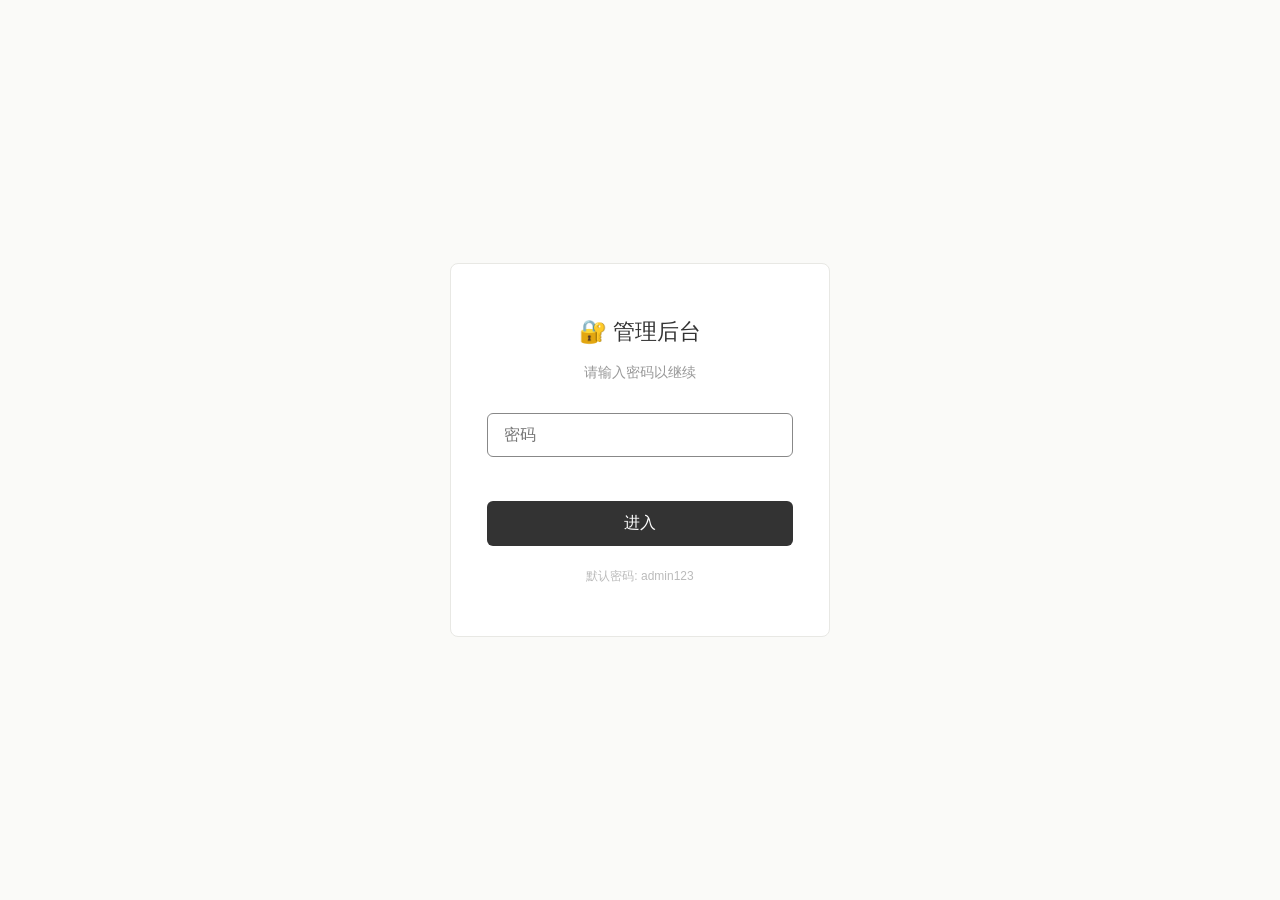
==== admin.html @ 655c742b "添加在线编辑功能：密码保护管理后台 + 动态文章系统" ====
﻿<!DOCTYPE html>
<html lang="zh-CN">
<head>
  <meta charset="UTF-8">
  <meta name="viewport" content="width=device-width, initial-scale=1.0">
  <title>管理后台 — 我的小站</title>
  <style>
    *,*::before,*::after{box-sizing:border-box;margin:0;padding:0}
    body{
      font-family:-apple-system,BlinkMacSystemFont,"Segoe UI","Noto Sans SC","PingFang SC","Microsoft YaHei",sans-serif;
      color:#333;background:#fafaf8;line-height:1.8;font-size:16px;
    }
    .container{max-width:780px;margin:0 auto;padding:0 20px}

    /* Login */
    .login-wrap{
      display:flex;align-items:center;justify-content:center;
      min-height:100vh;
    }
    .login-box{
      background:#fff;border:1px solid #e8e8e4;border-radius:8px;
      padding:48px 36px;width:100%;max-width:380px;text-align:center;
    }
    .login-box h1{font-weight:400;font-size:1.4rem;margin-bottom:8px}
    .login-box .sub{color:#999;font-size:.85rem;margin-bottom:28px}
    .login-box input[type=password]{
      width:100%;padding:12px 16px;border:1px solid #ddd;border-radius:6px;
      font-size:1rem;outline:none;transition:border-color .2s;
    }
    .login-box input[type=password]:focus{border-color:#888}
    .login-box .err{color:#c0392b;font-size:.8rem;margin-top:8px;min-height:20px}
    .login-box button{
      width:100%;padding:12px;margin-top:16px;
      background:#333;color:#fff;border:none;border-radius:6px;
      font-size:1rem;cursor:pointer;transition:background .2s;
    }
    .login-box button:hover{background:#555}
    .login-box .hint{color:#bbb;font-size:.75rem;margin-top:20px}

    /* Header */
    .admin-header{
      display:flex;align-items:center;justify-content:space-between;
      padding:20px 0;border-bottom:1px solid #e8e8e4;margin-bottom:32px;
    }
    .admin-header h1{font-weight:400;font-size:1.2rem}
    .admin-header a{color:#999;text-decoration:none;font-size:.85rem}
    .admin-header a:hover{color:#333}

    /* Dashboard */
    .toolbar{display:flex;gap:12px;margin-bottom:24px}
    .btn{
      padding:10px 20px;border-radius:6px;font-size:.9rem;
      cursor:pointer;border:none;transition:all .2s;text-decoration:none;display:inline-block;
    }
    .btn-primary{background:#333;color:#fff}
    .btn-primary:hover{background:#555}
    .btn-outline{background:#fff;color:#666;border:1px solid #ddd}
    .btn-outline:hover{background:#f5f5f5}
    .btn-danger{background:#c0392b;color:#fff}
    .btn-danger:hover{background:#e74c3c}
    .btn-sm{padding:6px 14px;font-size:.8rem}

    .article-table{width:100%;border-collapse:collapse}
    .article-table th,.article-table td{
      text-align:left;padding:14px 12px;border-bottom:1px solid #eee;
    }
    .article-table th{color:#999;font-weight:400;font-size:.8rem}
    .article-table td{font-size:.9rem}
    .article-table .actions{display:flex;gap:8px}
    .empty-hint{text-align:center;color:#ccc;padding:60px 0}

    /* Editor */
    .editor-back{display:inline-flex;align-items:center;gap:6px;color:#999;text-decoration:none;font-size:.9rem;margin-bottom:20px}
    .editor-back:hover{color:#333}
    .editor-field{margin-bottom:16px}
    .editor-field label{display:block;color:#999;font-size:.8rem;margin-bottom:4px}
    .editor-field input[type=text]{
      width:100%;padding:10px 14px;border:1px solid #ddd;border-radius:6px;
      font-size:1rem;outline:none;transition:border-color .2s;
    }
    .editor-field input[type=text]:focus{border-color:#888}

    .editor-toolbar{
      display:flex;flex-wrap:wrap;gap:4px;padding:10px 12px;
      background:#fff;border:1px solid #ddd;border-bottom:none;border-radius:6px 6px 0 0;
    }
    .editor-toolbar button{
      padding:6px 12px;border:1px solid transparent;border-radius:4px;
      background:transparent;cursor:pointer;font-size:.85rem;color:#666;transition:all .15s;
    }
    .editor-toolbar button:hover{background:#f0f0f0;color:#333}
    .editor-toolbar button:active{background:#e0e0e0}
    .editor-toolbar .sep{width:1px;background:#e0e0e0;margin:2px 4px}

    .editor-area{
      min-height:400px;padding:16px;border:1px solid #ddd;border-top:none;
      border-radius:0 0 6px 6px;background:#fff;outline:none;
      font-size:1rem;line-height:2;color:#444;
    }
    .editor-area:focus{border-color:#888}
    .editor-area img{max-width:100%;height:auto;border-radius:4px;margin:12px 0}
    .editor-area h2{font-size:1.3rem;font-weight:500;margin:24px 0 8px}
    .editor-area h3{font-size:1.1rem;font-weight:500;margin:20px 0 6px}
    .editor-area blockquote{border-left:3px solid #ddd;padding-left:16px;color:#888;margin:16px 0}
    .editor-area p{margin-bottom:12px}

    .editor-actions{display:flex;gap:10px;margin-top:16px}

    /* Change pwd */
    .change-pwd{margin-top:40px;padding:20px;background:#fff;border:1px solid #e8e8e4;border-radius:6px}
    .change-pwd h3{font-weight:400;font-size:1rem;margin-bottom:12px}
    .change-pwd .row{display:flex;gap:10px;align-items:flex-start}
    .change-pwd input[type=password]{
      flex:1;padding:10px 12px;border:1px solid #ddd;border-radius:6px;font-size:.9rem;outline:none;
    }
    .change-pwd input[type=password]:focus{border-color:#888}
    .msg{font-size:.8rem;margin-top:8px;min-height:20px}
    .msg-ok{color:#27ae60}
    .msg-err{color:#c0392b}

    .hidden{display:none!important}
    footer{text-align:center;padding:50px 0 40px;color:#ccc;font-size:.8rem}
  </style>
</head>
<body>

<!-- ===== 登录界面 ===== -->
<div id="loginPage" class="login-wrap">
  <div class="login-box">
    <h1>🔐 管理后台</h1>
    <p class="sub">请输入密码以继续</p>
    <input type="password" id="pwdInput" placeholder="密码" autofocus>
    <div class="err" id="loginErr"></div>
    <button onclick="doLogin()">进入</button>
    <p class="hint">默认密码: admin123</p>
  </div>
</div>

<!-- ===== 仪表盘 ===== -->
<div id="dashboard" class="container hidden">
  <div class="admin-header">
    <h1>📋 文章管理</h1>
    <div>
      <a href="#" onclick="showChangePwd()">修改密码</a> &nbsp;
      <a href="#" onclick="doLogout()">退出</a>
    </div>
  </div>

  <div class="toolbar">
    <button class="btn btn-primary" onclick="newArticle()">+ 新建文章</button>
    <button class="btn btn-outline" onclick="exportAll()">导出备份</button>
    <button class="btn btn-outline" onclick="document.getElementById('importFile').click()">导入备份</button>
    <input type="file" id="importFile" accept=".json" class="hidden" onchange="importAll(event)">
  </div>

  <table class="article-table" id="articleTable">
    <thead><tr><th>标题</th><th>日期</th><th>摘要</th><th style="width:120px">操作</th></tr></thead>
    <tbody id="articleTbody"></tbody>
  </table>
  <div class="empty-hint" id="emptyHint">还没有文章，点击「新建文章」开始写作</div>

  <!-- 修改密码 -->
  <div id="changePwdBox" class="change-pwd hidden">
    <h3>修改密码</h3>
    <div class="row">
      <input type="password" id="oldPwd" placeholder="旧密码">
      <input type="password" id="newPwd" placeholder="新密码">
      <input type="password" id="newPwd2" placeholder="确认新密码">
      <button class="btn btn-primary btn-sm" onclick="changePassword()">保存</button>
    </div>
    <div class="msg" id="pwdMsg"></div>
  </div>

  <footer><p>© 2026 我的小站 · 管理后台</p></footer>
</div>

<!-- ===== 编辑器 ===== -->
<div id="editorPage" class="container hidden">
  <a href="#" class="editor-back" onclick="backToList()">← 返回文章列表</a>
  <div class="editor-field">
    <label>标题</label>
    <input type="text" id="editTitle" placeholder="文章标题">
  </div>
  <div class="editor-toolbar">
    <button onclick="execCmd('bold')" title="加粗"><b>B</b></button>
    <button onclick="execCmd('italic')" title="斜体"><i>I</i></button>
    <button onclick="execCmd('underline')" title="下划线"><u>U</u></button>
    <span class="sep"></span>
    <button onclick="execCmd('formatBlock','<h2>')" title="大标题">H2</button>
    <button onclick="execCmd('formatBlock','<h3>')" title="小标题">H3</button>
    <button onclick="execCmd('formatBlock','<p>')" title="正文">P</button>
    <span class="sep"></span>
    <button onclick="execCmd('insertUnorderedList')" title="无序列表">• 列表</button>
    <button onclick="execCmd('insertOrderedList')" title="有序列表">1. 列表</button>
    <button onclick="execCmd('formatBlock','<blockquote>')" title="引用">❝ 引用</button>
    <span class="sep"></span>
    <button onclick="insertImage()" title="插入图片">🖼 图片</button>
  </div>
  <div class="editor-area" id="editorArea" contenteditable="true"></div>
  <input type="file" id="imageFileInput" accept="image/*" class="hidden" onchange="handleImageFile(event)">
  <div class="editor-actions">
    <button class="btn btn-primary" id="saveBtn" onclick="saveArticle()">保存文章</button>
    <button class="btn btn-outline" onclick="backToList()">取消</button>
  </div>
  <footer><p>© 2026 我的小站 · 管理后台</p></footer>
</div>

<script>
// ===== IndexedDB =====
const DB_NAME = 'MySiteDB';
const DB_VERSION = 1;
let db;

function openDB() {
  return new Promise((resolve, reject) => {
    const req = indexedDB.open(DB_NAME, DB_VERSION);
    req.onupgradeneeded = (e) => {
      const d = e.target.result;
      if (!d.objectStoreNames.contains('articles')) {
        d.createObjectStore('articles', { keyPath: 'id' });
      }
      if (!d.objectStoreNames.contains('config')) {
        d.createObjectStore('config', { keyPath: 'key' });
      }
    };
    req.onsuccess = (e) => { db = e.target.result; resolve(db); };
    req.onerror = (e) => reject(e.target.error);
  });
}

function dbPut(storeName, data) {
  return new Promise((resolve, reject) => {
    const tx = db.transaction(storeName, 'readwrite');
    tx.objectStore(storeName).put(data);
    tx.oncomplete = resolve;
    tx.onerror = (e) => reject(e.target.error);
  });
}

function dbGet(storeName, key) {
  return new Promise((resolve, reject) => {
    const tx = db.transaction(storeName, 'readonly');
    const req = tx.objectStore(storeName).get(key);
    req.onsuccess = () => resolve(req.result);
    req.onerror = (e) => reject(e.target.error);
  });
}

function dbGetAll(storeName) {
  return new Promise((resolve, reject) => {
    const tx = db.transaction(storeName, 'readonly');
    const req = tx.objectStore(storeName).getAll();
    req.onsuccess = () => resolve(req.result);
    req.onerror = (e) => reject(e.target.error);
  });
}

function dbDelete(storeName, key) {
  return new Promise((resolve, reject) => {
    const tx = db.transaction(storeName, 'readwrite');
    tx.objectStore(storeName).delete(key);
    tx.oncomplete = resolve;
    tx.onerror = (e) => reject(e.target.error);
  });
}

// ===== Password =====
const DEFAULT_PWD = 'admin123';
let editingId = null;

async function getPassword() {
  const cfg = await dbGet('config', 'password');
  return cfg ? cfg.value : DEFAULT_PWD;
}

async function setPassword(newPwd) {
  await dbPut('config', { key: 'password', value: newPwd });
}

// ===== Login =====
async function doLogin() {
  const input = document.getElementById('pwdInput').value;
  const errEl = document.getElementById('loginErr');
  const pwd = await getPassword();
  if (input === pwd) {
    document.getElementById('loginPage').classList.add('hidden');
    document.getElementById('dashboard').classList.remove('hidden');
    loadArticles();
  } else {
    errEl.textContent = '密码错误，请重试';
  }
}

document.getElementById('pwdInput').addEventListener('keydown', (e) => {
  if (e.key === 'Enter') doLogin();
});

function doLogout() {
  document.getElementById('dashboard').classList.add('hidden');
  document.getElementById('editorPage').classList.add('hidden');
  document.getElementById('loginPage').classList.remove('hidden');
  document.getElementById('pwdInput').value = '';
  document.getElementById('loginErr').textContent = '';
}

async function changePassword() {
  const oldP = document.getElementById('oldPwd').value;
  const newP = document.getElementById('newPwd').value;
  const newP2 = document.getElementById('newPwd2').value;
  const msg = document.getElementById('pwdMsg');
  const curPwd = await getPassword();

  if (oldP !== curPwd) { msg.className='msg msg-err'; msg.textContent='旧密码不正确'; return; }
  if (newP.length < 3) { msg.className='msg msg-err'; msg.textContent='新密码至少3位'; return; }
  if (newP !== newP2) { msg.className='msg msg-err'; msg.textContent='两次输入不一致'; return; }

  await setPassword(newP);
  msg.className='msg msg-ok'; msg.textContent='密码修改成功';
  document.getElementById('oldPwd').value = '';
  document.getElementById('newPwd').value = '';
  document.getElementById('newPwd2').value = '';
}

function showChangePwd() {
  const box = document.getElementById('changePwdBox');
  box.classList.toggle('hidden');
}

// ===== Article List =====
async function loadArticles() {
  const articles = await dbGetAll('articles');
  articles.sort((a, b) => b.updatedAt - a.updatedAt);
  const tbody = document.getElementById('articleTbody');
  const empty = document.getElementById('emptyHint');
  const table = document.getElementById('articleTable');

  if (articles.length === 0) {
    empty.classList.remove('hidden');
    table.classList.add('hidden');
  } else {
    empty.classList.add('hidden');
    table.classList.remove('hidden');
    tbody.innerHTML = articles.map(a => {
      const excerpt = stripHtml(a.content).substring(0, 60) + (stripHtml(a.content).length > 60 ? '…' : '');
      const date = new Date(a.updatedAt).toISOString().split('T')[0];
      return `<tr>
        <td>${escHtml(a.title)}</td>
        <td style="color:#aaa;font-size:.8rem">${date}</td>
        <td style="color:#888;font-size:.85rem">${escHtml(excerpt)}</td>
        <td class="actions">
          <button class="btn btn-outline btn-sm" onclick="editArticle(''`+a.id+`'')">编辑</button>
          <button class="btn btn-danger btn-sm" onclick="deleteArticle(''`+a.id+`'')">删除</button>
        </td>
      </tr>`;
    }).join('');
  }
}

function newArticle() {
  editingId = null;
  document.getElementById('editTitle').value = '';
  document.getElementById('editorArea').innerHTML = '';
  document.getElementById('saveBtn').textContent = '保存文章';
  document.getElementById('dashboard').classList.add('hidden');
  document.getElementById('editorPage').classList.remove('hidden');
  document.getElementById('editTitle').focus();
}

async function editArticle(id) {
  const a = await dbGet('articles', id);
  if (!a) return;
  editingId = id;
  document.getElementById('editTitle').value = a.title;
  document.getElementById('editorArea').innerHTML = a.content;
  document.getElementById('saveBtn').textContent = '更新文章';
  document.getElementById('dashboard').classList.add('hidden');
  document.getElementById('editorPage').classList.remove('hidden');
}

async function deleteArticle(id) {
  if (!confirm('确定删除这篇文章吗？此操作不可撤销。')) return;
  await dbDelete('articles', id);
  loadArticles();
}

function backToList() {
  document.getElementById('editorPage').classList.add('hidden');
  document.getElementById('dashboard').classList.remove('hidden');
  loadArticles();
}

// ===== Editor =====
function execCmd(cmd, arg) {
  document.execCommand(cmd, false, arg || null);
  document.getElementById('editorArea').focus();
}

function insertImage() {
  document.getElementById('imageFileInput').click();
}

function handleImageFile(event) {
  const file = event.target.files[0];
  if (!file) return;
  if (!file.type.startsWith('image/')) { alert('请选择图片文件'); return; }
  const reader = new FileReader();
  reader.onload = () => {
    const img = document.createElement('img');
    img.src = reader.result;
    document.getElementById('editorArea').focus();
    document.execCommand('insertHTML', false, img.outerHTML);
  };
  reader.readAsDataURL(file);
  event.target.value = '';
}

// Paste image support
document.getElementById('editorArea').addEventListener('paste', (e) => {
  const items = e.clipboardData.items;
  for (const item of items) {
    if (item.type.startsWith('image/')) {
      e.preventDefault();
      const blob = item.getAsFile();
      const reader = new FileReader();
      reader.onload = () => {
        const img = document.createElement('img');
        img.src = reader.result;
        const sel = window.getSelection();
        if (sel.rangeCount) {
          sel.getRangeAt(0).insertNode(img);
          sel.collapseToEnd();
        }
      };
      reader.readAsDataURL(blob);
      break;
    }
  }
});

async function saveArticle() {
  const title = document.getElementById('editTitle').value.trim();
  const content = document.getElementById('editorArea').innerHTML.trim();
  if (!title) { alert('请输入标题'); return; }
  if (!content || content === '<br>' || content === '<br>' + '') { alert('请输入内容'); return; }

  const id = editingId || 'a_' + Date.now();
  const article = {
    id,
    title,
    content,
    createdAt: editingId ? (await dbGet('articles', id))?.createdAt || Date.now() : Date.now(),
    updatedAt: Date.now(),
  };
  await dbPut('articles', article);
  alert('保存成功！');
  backToList();
}

// ===== Export / Import =====
async function exportAll() {
  const articles = await dbGetAll('articles');
  const cfg = await dbGet('config', 'password');
  const data = { articles, password: cfg?.value || DEFAULT_PWD, exportedAt: new Date().toISOString() };
  const blob = new Blob([JSON.stringify(data, null, 2)], { type: 'application/json' });
  const url = URL.createObjectURL(blob);
  const a = document.createElement('a');
  a.href = url; a.download = 'mysite-backup-' + new Date().toISOString().split('T')[0] + '.json';
  a.click();
  URL.revokeObjectURL(url);
}

async function importAll(event) {
  const file = event.target.files[0];
  if (!file) return;
  const text = await file.text();
  let data;
  try { data = JSON.parse(text); } catch(e) { alert('无效的备份文件'); return; }
  if (!data.articles || !Array.isArray(data.articles)) { alert('备份文件格式不正确'); return; }
  if (!confirm(`即将导入 ${data.articles.length} 篇文章，继续？`)) return;

  for (const a of data.articles) {
    await dbPut('articles', a);
  }
  if (data.password) {
    await dbPut('config', { key: 'password', value: data.password });
  }
  alert('导入完成！');
  loadArticles();
  event.target.value = '';
}

// ===== Helpers =====
function stripHtml(html) {
  const tmp = document.createElement('div');
  tmp.innerHTML = html;
  return tmp.textContent || tmp.innerText || '';
}

function escHtml(str) {
  const tmp = document.createElement('div');
  tmp.textContent = str;
  return tmp.innerHTML;
}

// ===== Init =====
openDB();
</script>
</body>
</html>
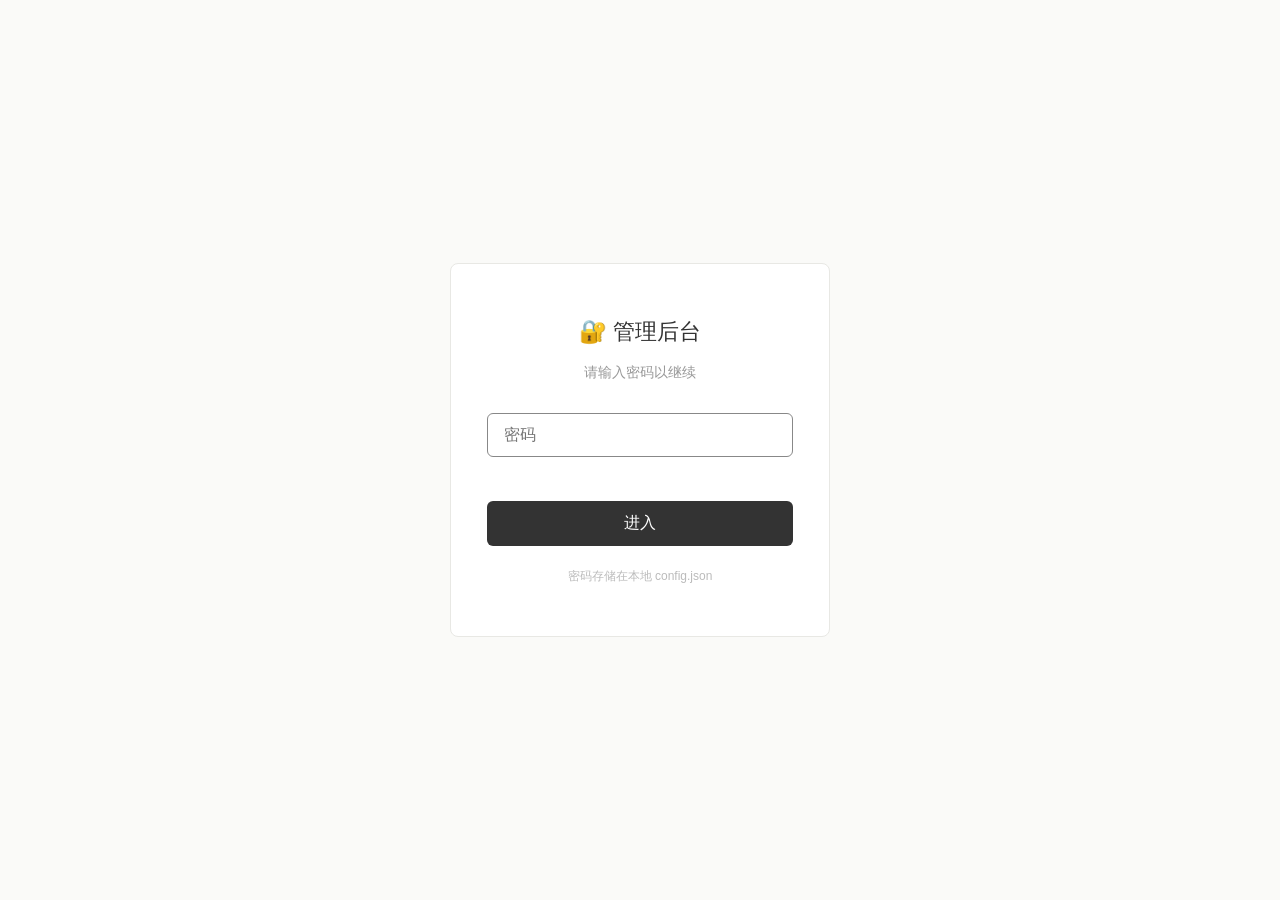
==== commit aab9cb06: "移除源码中硬编码密码，改为读取本地 config.json（已 gitignore）" ====
--- a/admin.html
+++ b/admin.html
@@ -132,7 +132,7 @@
     <input type="password" id="pwdInput" placeholder="密码" autofocus>
     <div class="err" id="loginErr"></div>
     <button onclick="doLogin()">进入</button>
-    <p class="hint">默认密码: admin123</p>
+    <p class="hint">密码存储在本地 config.json</p>
   </div>
 </div>
 
@@ -208,7 +208,7 @@
 <script>
 // ===== IndexedDB =====
 const DB_NAME = 'MySiteDB';
-const DB_VERSION = 1;
+const DB_VERSION = 2;
 let db;
 
 function openDB() {
@@ -265,12 +265,18 @@
 }
 
 // ===== Password =====
-const DEFAULT_PWD = 'admin123';
+// password from config.json
+
 let editingId = null;
 
 async function getPassword() {
+  try {
+    const resp = await fetch('./config.json');
+    const cfg = await resp.json();
+    if (cfg && cfg.password) return cfg.password;
+  } catch(e) {}
   const cfg = await dbGet('config', 'password');
-  return cfg ? cfg.value : DEFAULT_PWD;
+  return cfg ? cfg.value : null;
 }
 
 async function setPassword(newPwd) {
@@ -460,7 +466,7 @@
 async function exportAll() {
   const articles = await dbGetAll('articles');
   const cfg = await dbGet('config', 'password');
-  const data = { articles, password: cfg?.value || DEFAULT_PWD, exportedAt: new Date().toISOString() };
+  const data = { articles, password: cfg?.value || '', exportedAt: new Date().toISOString() };
   const blob = new Blob([JSON.stringify(data, null, 2)], { type: 'application/json' });
   const url = URL.createObjectURL(blob);
   const a = document.createElement('a');
@@ -507,3 +513,7 @@
 </script>
 </body>
 </html>
+
+
+
+
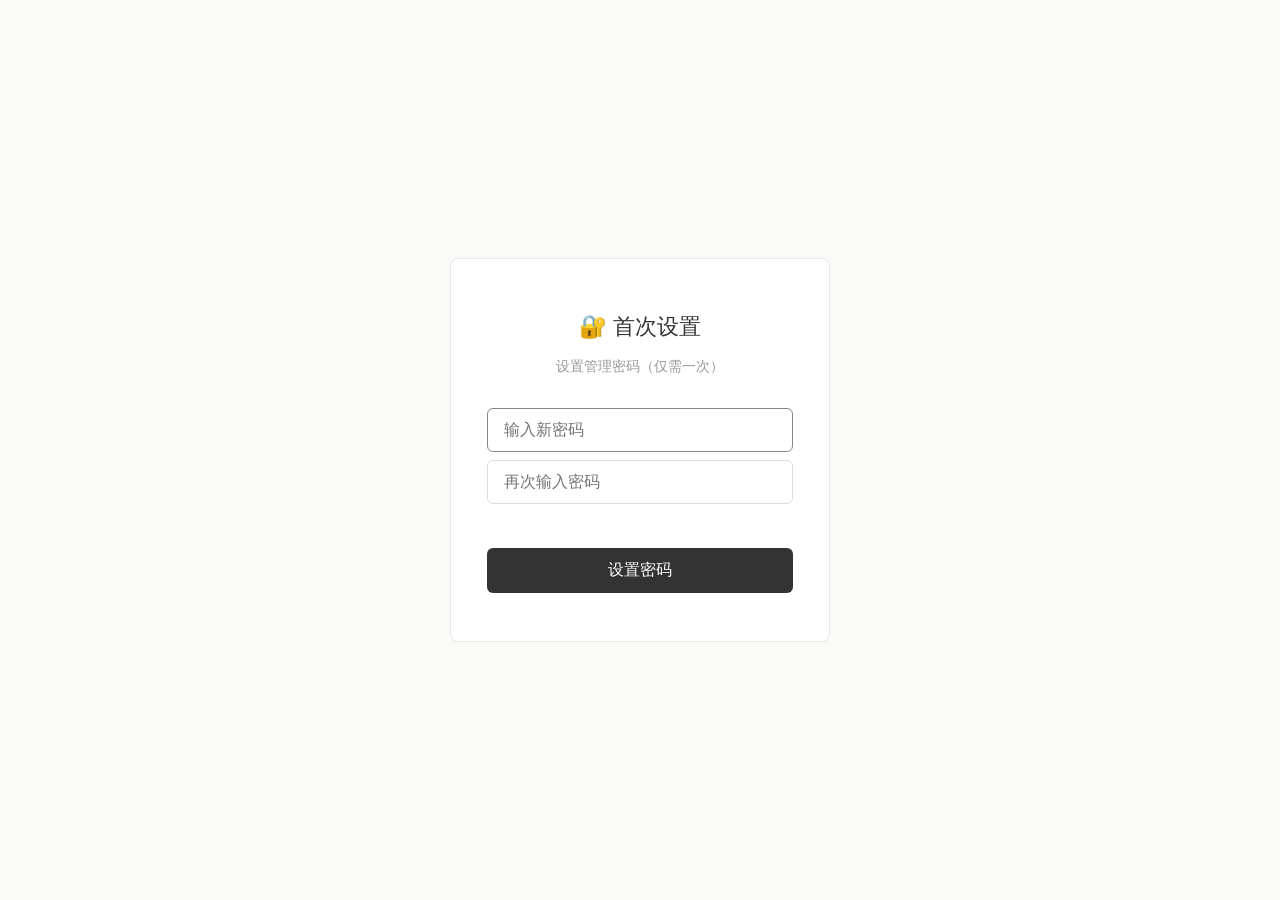
==== commit 52a054b6: "跨设备支持：首次访问无密码时自动进入设置模式，密码存 IndexedDB，不依赖 config.json" ====
--- a/admin.html
+++ b/admin.html
@@ -29,7 +29,7 @@
     }
     .login-box input[type=password]:focus{border-color:#888}
     .login-box .err{color:#c0392b;font-size:.8rem;margin-top:8px;min-height:20px}
-    .login-box button{
+    .login-box input+input{margin-top:8px}.login-box button{
       width:100%;padding:12px;margin-top:16px;
       background:#333;color:#fff;border:none;border-radius:6px;
       font-size:1rem;cursor:pointer;transition:background .2s;
@@ -126,13 +126,22 @@
 
 <!-- ===== 登录界面 ===== -->
 <div id="loginPage" class="login-wrap">
-  <div class="login-box">
+  <!-- 正常登录 -->
+  <div class="login-box" id="loginBox">
     <h1>🔐 管理后台</h1>
     <p class="sub">请输入密码以继续</p>
     <input type="password" id="pwdInput" placeholder="密码" autofocus>
     <div class="err" id="loginErr"></div>
     <button onclick="doLogin()">进入</button>
-    <p class="hint">密码存储在本地 config.json</p>
+  </div>
+  <!-- 首次设置密码 -->
+  <div class="login-box hidden" id="setupBox">
+    <h1>🔐 首次设置</h1>
+    <p class="sub">设置管理密码（仅需一次）</p>
+    <input type="password" id="setupPwd1" placeholder="输入新密码">
+    <input type="password" id="setupPwd2" placeholder="再次输入密码" style="margin-top:8px;">
+    <div class="err" id="setupErr"></div>
+    <button onclick="doSetup()">设置密码</button>
   </div>
 </div>
 
@@ -288,6 +297,12 @@
   const input = document.getElementById('pwdInput').value;
   const errEl = document.getElementById('loginErr');
   const pwd = await getPassword();
+  if (!pwd) {
+    document.getElementById('loginBox').classList.add('hidden');
+    document.getElementById('setupBox').classList.remove('hidden');
+    document.getElementById('setupPwd1').focus();
+    return;
+  }
   if (input === pwd) {
     document.getElementById('loginPage').classList.add('hidden');
     document.getElementById('dashboard').classList.remove('hidden');
@@ -300,6 +315,37 @@
 document.getElementById('pwdInput').addEventListener('keydown', (e) => {
   if (e.key === 'Enter') doLogin();
 });
+
+async function doSetup() {
+  const p1 = document.getElementById('setupPwd1').value;
+  const p2 = document.getElementById('setupPwd2').value;
+  const errEl = document.getElementById('setupErr');
+  if (p1.length < 3) { errEl.textContent = '密码至少3位'; return; }
+  if (p1 !== p2) { errEl.textContent = '两次输入不一致'; return; }
+  await setPassword(p1);
+  document.getElementById('setupBox').classList.add('hidden');
+  document.getElementById('loginBox').classList.remove('hidden');
+  document.getElementById('pwdInput').value = '';
+  errEl.textContent = '';
+  document.getElementById('loginErr').textContent = '';
+  alert('密码设置成功！现在可以登录了。');
+  document.getElementById('pwdInput').focus();
+}
+
+document.getElementById('setupPwd2').addEventListener('keydown', (e) => {
+  if (e.key === 'Enter') doSetup();
+});
+
+// 初始化：检查是否需要首次设置
+(async function initCheck() {
+  await openDB();
+  const pwd = await getPassword();
+  if (!pwd) {
+    document.getElementById('loginBox').classList.add('hidden');
+    document.getElementById('setupBox').classList.remove('hidden');
+    document.getElementById('setupPwd1').focus();
+  }
+})();
 
 function doLogout() {
   document.getElementById('dashboard').classList.add('hidden');
@@ -508,8 +554,7 @@
   return tmp.innerHTML;
 }
 
-// ===== Init =====
-openDB();
+// ===== Init ===== (handled by initCheck above)
 </script>
 </body>
 </html>
@@ -517,3 +562,6 @@
 
 
 
+
+
+
